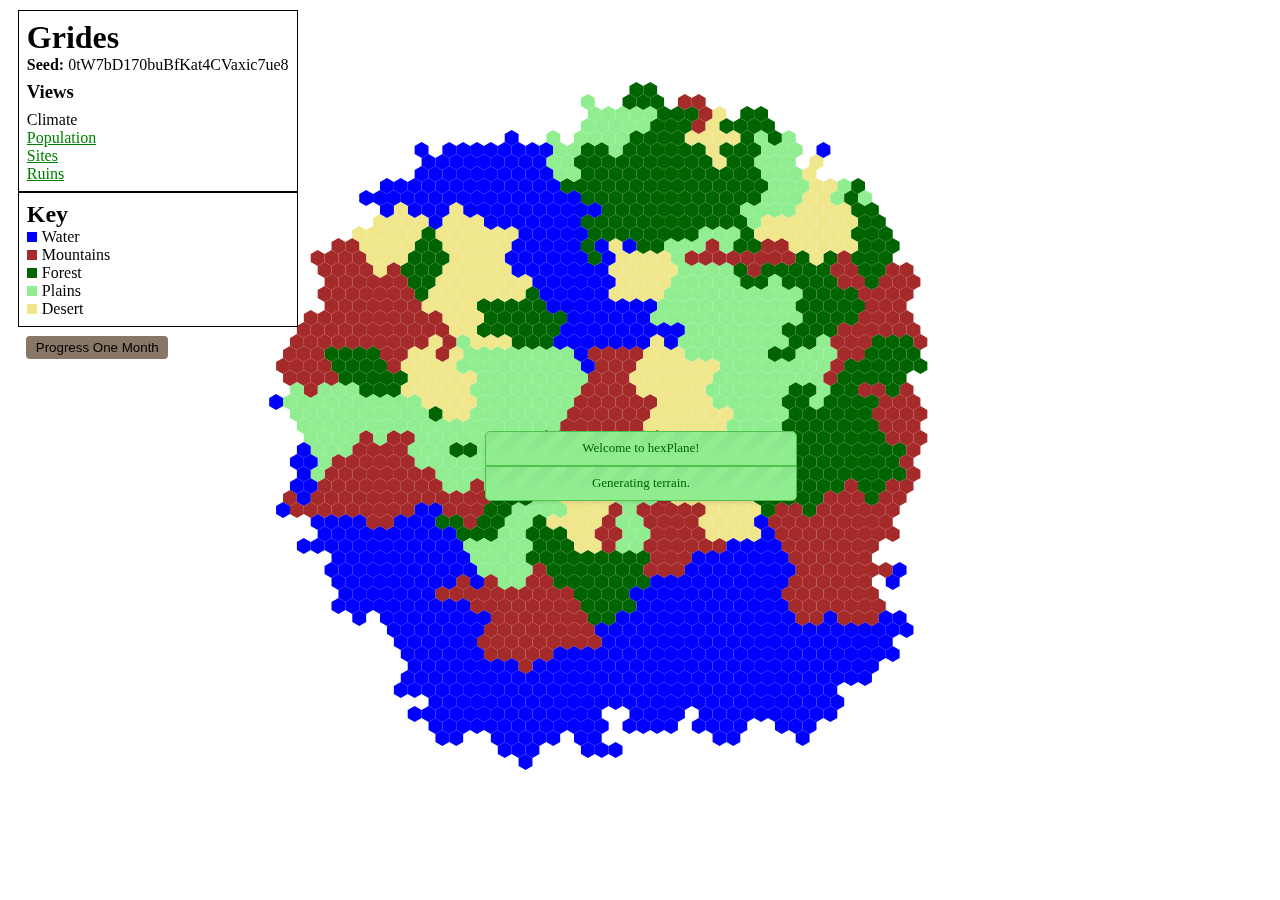
==== index.html @ 5ba113dc "noty" ====
<!DOCTYPE html>
<html>
<head>
  <meta http-equiv="content-type" content="text/html; charset=UTF-8">

  <title>Hex Plane</title>

  <link rel="stylesheet" type="text/css" href="src/hexplane.css">

  <style type='text/css'>

  </style>
</head>

<body>
  <div id="hexPlane" >
	<div id="hexKey" ></div>
  </div>

</body>

  <script type="text/javascript" src="src/jquery-1.11.3.min.js"></script>
  <script type="text/javascript" src="src/jquery.noty.packaged.min.js"></script>
  <script type="text/javascript" src="src/tooltipsy.min.js"></script>
  <script type="text/javascript" src="src/seedrandom.min.js"></script>
  <script type="text/javascript" src="src/xor4096.min.js"></script>
  <script type="text/javascript" src="src/chance.min.js"></script>
  <script type="text/javascript" src="src/d3.min.js"></script>
  <script type="text/javascript" src="src/hexUtilities.js"></script>
  <script type="text/javascript" src="src/hexPlane.js"></script>
  <script type="text/javascript" src="src/hexPopulate.js"></script>
  <script type="text/javascript" src="src/hexEmpires.js"></script>
  <script type="text/javascript" src="src/hexAction.js"></script>
  <script type="text/javascript" src="src/hexStart.js"></script>

</html>
---- src/hexplane.css ----
h1, h2, h3 {
  margin: 0;
}

#hexPlane {
  position:fixed;
  top:15px;
  bottom:20px;
  left:1%;
  right:1%;
}
#hexKey {
  position:absolute;
  top: -5px;
  left: 5px;
}

.gClimate {
  opacity: 0;
}

#pInfo {
  padding: .5em;
  border: 1px solid black;
}
#pInfo h3{
  margin: 0.4em 0;
}

#TCKey {
  padding: .5em;
  border: 1px solid black;
}

#keyClimate {
  display: none;
}


.selView {
  cursor: pointer;
}

.selView.selected{
  text-decoration: underline;
  color: green;
}

path {
}

circle {
  fill: #000;
  pointer-events: none;
}

.selected {
  fill: yellow;
}

.tooltipsy
{
    padding: 10px;
    max-width: 200px;
    color: #303030;
    background-color: #f5f5b5;
    border: 1px solid #deca7e;
}

.square {
  	width: 10px;
	height: 10px;
	margin-right: 5px;
	display: inline-block;
}

/* ==========================================================================
   Buttons classes
   ========================================================================== */
.buttons {
    padding: 3px;
    margin: 3px;
}
.buttons.center {
    padding-top: 0.6em;
    margin-top: 0.6em;
    text-align: center;
}
.buttons button {
    background: #876;
    border: none;
    padding: 0.3em 0.7em;
    margin: 0.2em;
    cursor: pointer;
    border-radius: 4px;
}
.buttons button:hover {
    background: #987;
}
.buttons button + button {
    margin-left: 0.3em;
}
.buttons button[disabled], .buttons button[disabled]:hover {
    background: #ba9;
    color: #dcb;
    cursor: default;
}
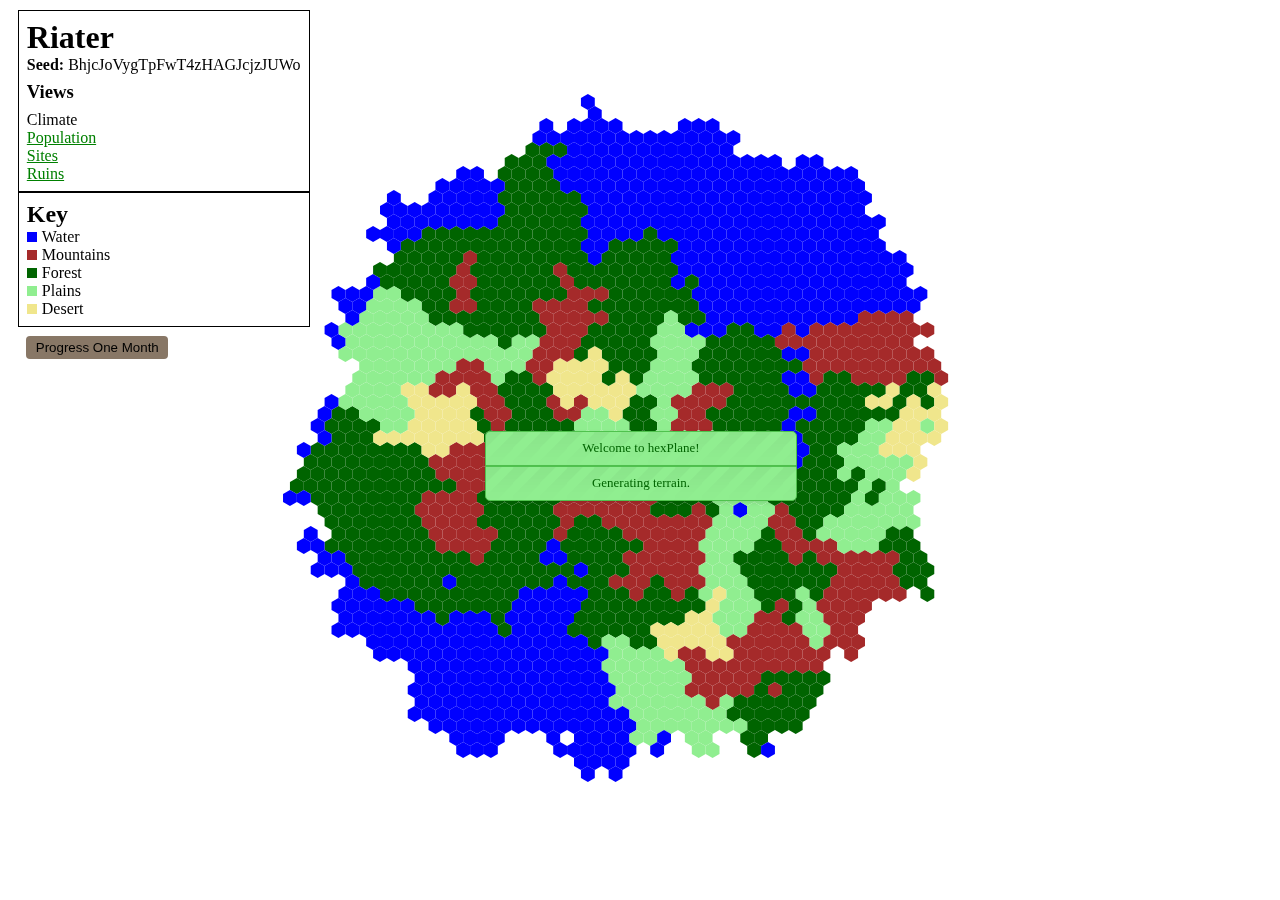
==== commit 663955dd: "Start of hero gen" ====
--- a/index.html
+++ b/index.html
@@ -14,9 +14,11 @@
 
 <body>
   <div id="hexPlane" >
-	<div id="hexKey" ></div>
+	   <div id="hexKey" ></div>
   </div>
-
+  <div id="overDisplay" >
+    <div id="notify"><div class="content" ></div></div>
+  </div>
 </body>
 
   <script type="text/javascript" src="src/jquery-1.11.3.min.js"></script>
@@ -28,8 +30,11 @@
   <script type="text/javascript" src="src/d3.min.js"></script>
   <script type="text/javascript" src="src/hexUtilities.js"></script>
   <script type="text/javascript" src="src/hexPlane.js"></script>
+  <script type="text/javascript" src="src/hexDisplay.js"></script>
+  <script type="text/javascript" src="src/hexDoom.js"></script>
   <script type="text/javascript" src="src/hexPopulate.js"></script>
   <script type="text/javascript" src="src/hexEmpires.js"></script>
+  <script type="text/javascript" src="src/hexHero.js"></script>
   <script type="text/javascript" src="src/hexAction.js"></script>
   <script type="text/javascript" src="src/hexStart.js"></script>
 
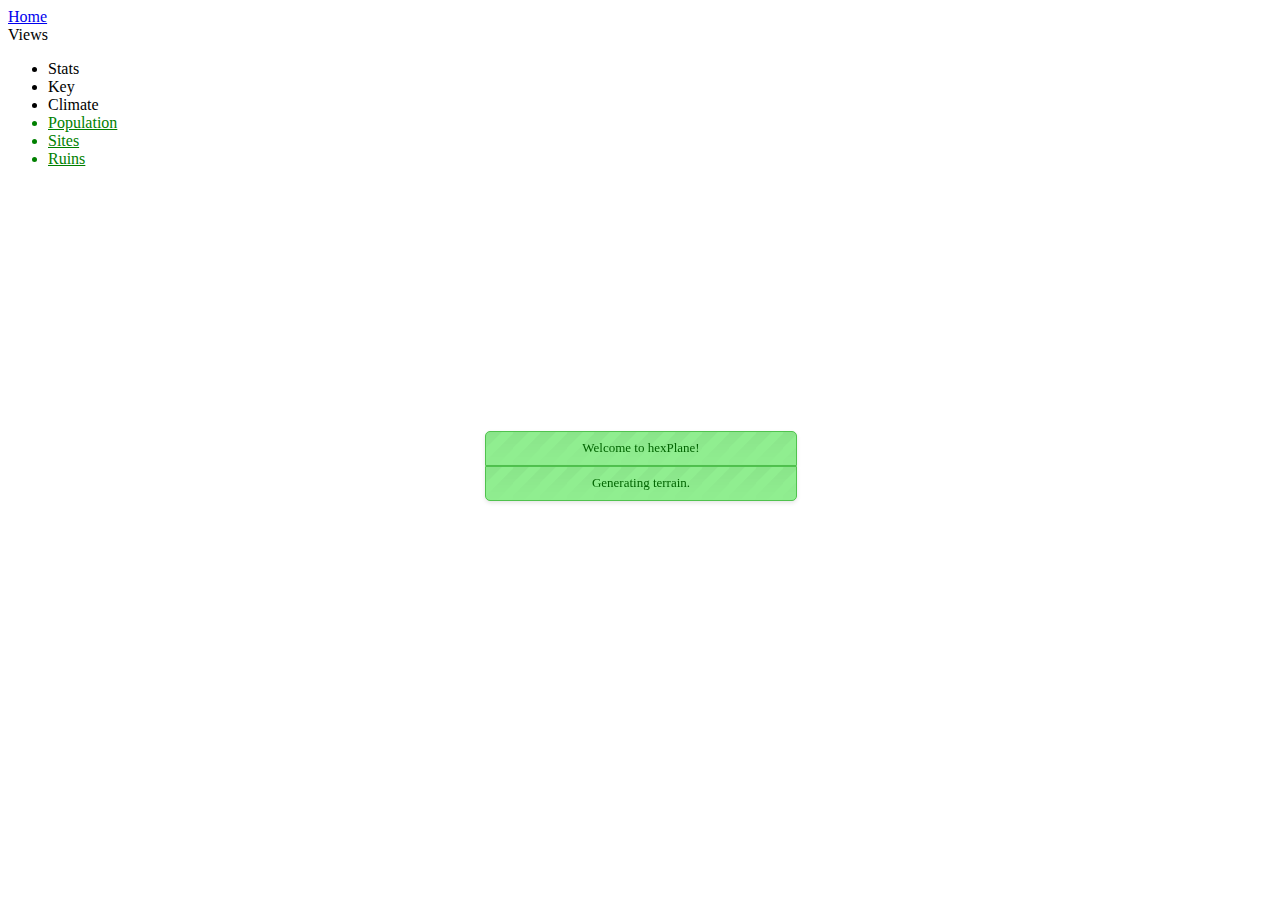
==== commit effae6dc: "Beutification" ====
--- a/index.html
+++ b/index.html
@@ -13,9 +13,32 @@
 </head>
 
 <body>
-  <div id="hexPlane" >
-	   <div id="hexKey" ></div>
+  <div id="title"></div>
+  <div id="menu">
+    <div class="menu"><a href="./index.html">Home</a></div>
+    <div class="menu dropdown">Views
+      <div class="dropdown-content">
+        <ul>
+          <li class='selView' id="gStats">Stats</li>
+          <li class='selView' id="gKey">Key</li>
+          <li class='selView' id="gClimate">Climate</li>
+          <li class='selView selected' id="gEmpires">Population</li>
+          <li class='selView selected' id="gSites">Sites</li>
+          <li class='selView selected' id="gRuins">Ruins</li>
+        </ul>
+      </div>
+    </div>
+    </div>
   </div>
+  <div id="left">
+    <div id="heroCurrent"></div>
+    <div id="dInfo"></div>
+  </div>
+  <div id="right">
+    <div id="hexStats"></div>
+    <div id="hexKey"></div>
+  </div>
+  <div id="hexPlane" ></div>
   <div id="overDisplay" >
     <div id="notify"><div class="content" ></div></div>
   </div>
@@ -23,6 +46,7 @@
 
   <script type="text/javascript" src="src/jquery-1.11.3.min.js"></script>
   <script type="text/javascript" src="src/jquery.noty.packaged.min.js"></script>
+  <script type="text/javascript" src="src/svg-pan-zoom.min.js"></script>
   <script type="text/javascript" src="src/tooltipsy.min.js"></script>
   <script type="text/javascript" src="src/seedrandom.min.js"></script>
   <script type="text/javascript" src="src/xor4096.min.js"></script>
--- a/src/hexplane.css
+++ b/src/hexplane.css
@@ -13,6 +13,55 @@
   position:absolute;
   top: -5px;
   left: 5px;
+}
+
+#notify{
+  position: absolute;
+  top: 50%;
+  left: 50%;
+  transform: translate(-50%, -50%);
+  padding: 1em;
+  display: none;
+  background-color: rgba(255,255,255,0.5);
+  border: 1px solid black;
+  border-radius: 10px;
+}
+#notify.wide {
+  width: 800px;
+}
+#notify.slim {
+  width: 400px;
+}
+
+.content {
+  padding: 1em;
+  overflow-y: auto;
+}
+#notify.wide .content {
+  height: 600px;
+}
+#notify.slim .content {
+  height: 300px;
+}
+
+.hero {
+  margin: 3px;
+  padding: 0.5em;
+  border: 1px solid black;
+  border-radius: 5px;
+}
+.hero h3 {
+  margin-bottom:3px;
+  padding-left:5px;
+  background-color: gray;
+  border-radius: 5px;
+}
+.hero p {
+  margin: 0;
+  padding-left: 7px;
+}
+#notify .hero:hover {
+  background-color: rgba(155,255,205,0.75);
 }
 
 .gClimate {
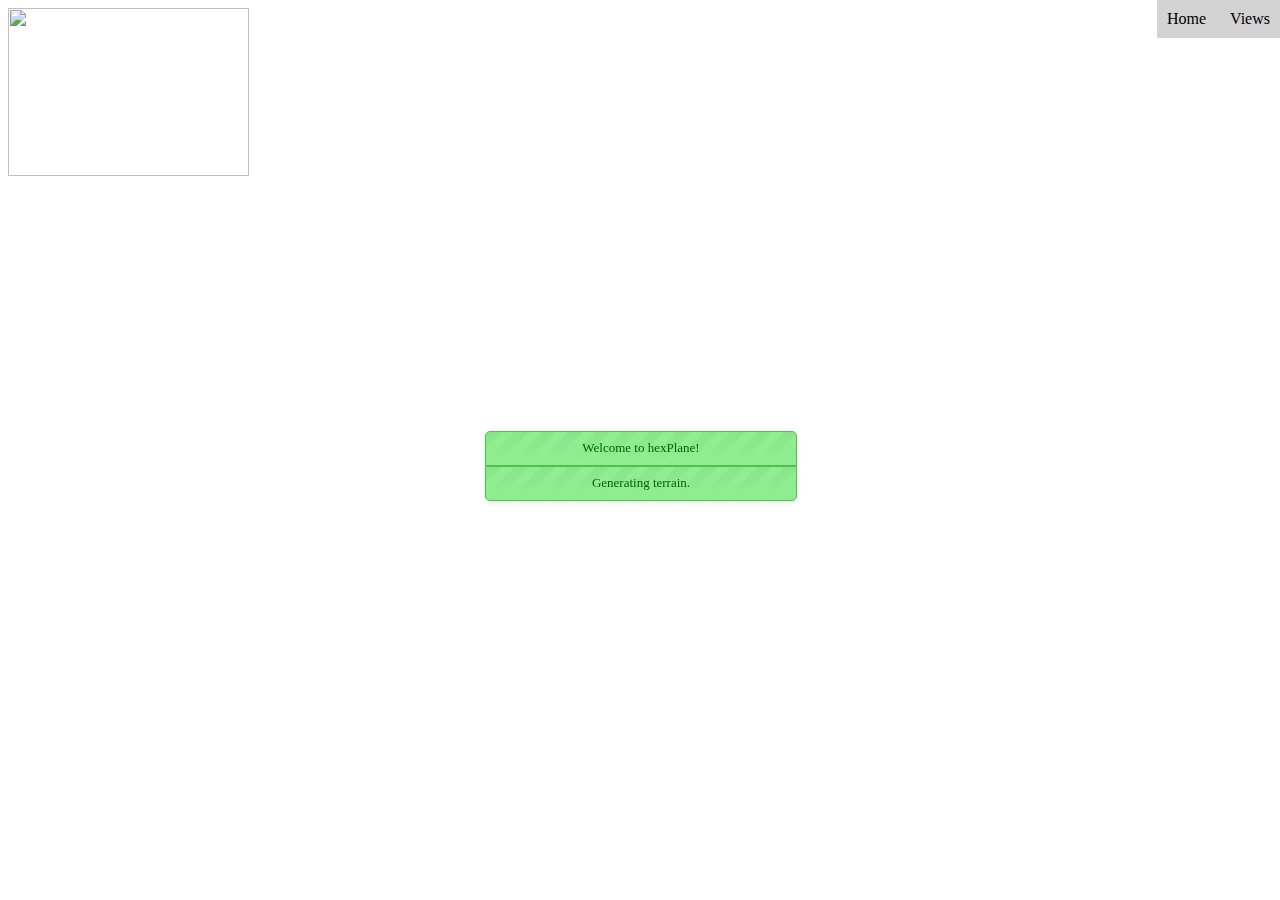
==== commit 8fdb257b: "Updates for Heroes" ====
--- a/index.html
+++ b/index.html
@@ -3,7 +3,7 @@
 <head>
   <meta http-equiv="content-type" content="text/html; charset=UTF-8">
 
-  <title>Hex Plane</title>
+  <title>HexPlane</title>
 
   <link rel="stylesheet" type="text/css" href="src/hexplane.css">
 
@@ -31,6 +31,7 @@
     </div>
   </div>
   <div id="left">
+    <div id="time" ></div>
     <div id="heroCurrent"></div>
     <div id="dInfo"></div>
   </div>
@@ -40,6 +41,9 @@
   </div>
   <div id="hexPlane" ></div>
   <div id="overDisplay" >
+    <div id="logo">
+      <img width=241 height=168 src="media/hexplane.png"/>
+    </div>
     <div id="notify"><div class="content" ></div></div>
   </div>
 </body>
--- a/src/hexplane.css
+++ b/src/hexplane.css
@@ -1,5 +1,45 @@
 h1, h2, h3 {
   margin: 0;
+}
+.dropdown-content {
+  display: none;
+  position: absolute;
+}
+.dropdown:hover .dropdown-content {
+  display: block;
+}
+#menu {
+  position:absolute;
+  top:0;
+  right: 0;
+  z-index:5;
+  background-color: lightGray;
+}
+#menu .menu{
+  display: inline-block;
+  padding: 10px;
+}
+#menu .menu:hover{
+  background-color: gray;
+}
+#menu a {
+  text-decoration:none;
+  color: black;
+}
+#menu ul {
+  list-style-type:none;
+  margin: 0;
+}
+#menu .dropdown-content {
+  right:0;
+}
+#menu .dropdown-content li {
+  text-align: center;
+  background-color: lightGray;
+  padding: 10px;
+}
+#menu .dropdown-content li:hover {
+  background-color: gray;
 }
 
 #hexPlane {
@@ -8,11 +48,58 @@
   bottom:20px;
   left:1%;
   right:1%;
-}
+  z-index:-1;
+}
+
+#right {
+  position: fixed;
+  right: 0;
+  top: 45px;
+  max-width:250px;
+}
+#left {
+  position: fixed;
+  left: 0;
+  top: 45px;
+  max-width:250px;
+}
+
+#heroCurrent {
+  display: none;
+}
+#dInfo {
+  display: none;
+  margin: 3px;
+  padding: 0.5em;
+  border: 1px solid black;
+  border-radius: 5px;
+}
+
+#hexStats {
+  border: 1px solid black;
+  display: none;
+  padding: 0.5em;
+}
+#seedN {
+  background-color: lightblue;
+  border-radius: 7px;
+  font-weight: bold;
+  font-size:0.9em;
+  padding: 5px;
+}
+#seed .title {
+  font-size:0.8em;
+}
+.title {
+  font-weight: bold;
+}
+
 #hexKey {
-  position:absolute;
-  top: -5px;
-  left: 5px;
+  display: none;
+  margin: auto;
+  text-align: center;
+  width:150px;
+  margin-top: 1em;
 }
 
 #notify{
@@ -38,10 +125,10 @@
   overflow-y: auto;
 }
 #notify.wide .content {
-  height: 600px;
+  max-height: 600px;
 }
 #notify.slim .content {
-  height: 300px;
+  max-height: 300px;
 }
 
 .hero {
@@ -68,14 +155,6 @@
   opacity: 0;
 }
 
-#pInfo {
-  padding: .5em;
-  border: 1px solid black;
-}
-#pInfo h3{
-  margin: 0.4em 0;
-}
-
 #TCKey {
   padding: .5em;
   border: 1px solid black;
@@ -89,20 +168,17 @@
 .selView {
   cursor: pointer;
 }
-
 .selView.selected{
   text-decoration: underline;
   color: green;
 }
 
-path {
-}
-
-circle {
-  fill: #000;
-  pointer-events: none;
-}
-
+.center {
+  text-align: center;
+}
+.header {
+  font-weight:bold;
+}
 .selected {
   fill: yellow;
 }
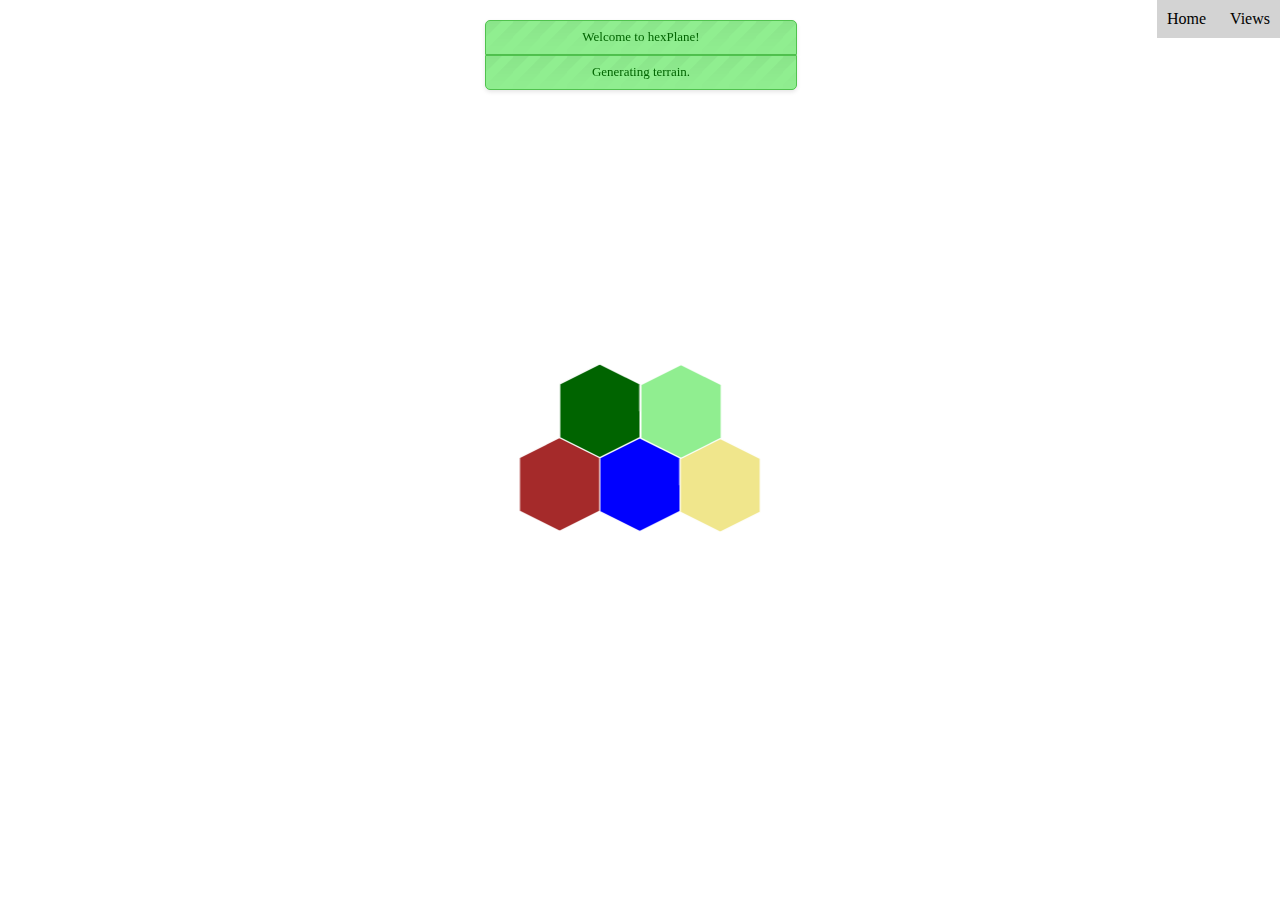
==== commit dee660b1: "A lot of Attack/Fight capability" ====
--- a/index.html
+++ b/index.html
@@ -34,6 +34,7 @@
     <div id="time" ></div>
     <div id="heroCurrent"></div>
     <div id="dInfo"></div>
+    <div id="heroOptions" class="buttons center"></div>
   </div>
   <div id="right">
     <div id="hexStats"></div>
--- a/src/hexplane.css
+++ b/src/hexplane.css
@@ -7,6 +7,16 @@
 }
 .dropdown:hover .dropdown-content {
   display: block;
+}
+#logo{
+  position: absolute;
+  top: 50%;
+  left: 50%;
+  transform: translate(-50%, -50%);
+}
+#time{
+  margin-left: 0.5em;
+  padding:0.5em;
 }
 #menu {
   position:absolute;
@@ -109,7 +119,7 @@
   transform: translate(-50%, -50%);
   padding: 1em;
   display: none;
-  background-color: rgba(255,255,255,0.5);
+  background-color: rgba(255,255,255,0.75);
   border: 1px solid black;
   border-radius: 10px;
 }
@@ -206,11 +216,6 @@
     padding: 3px;
     margin: 3px;
 }
-.buttons.center {
-    padding-top: 0.6em;
-    margin-top: 0.6em;
-    text-align: center;
-}
 .buttons button {
     background: #876;
     border: none;
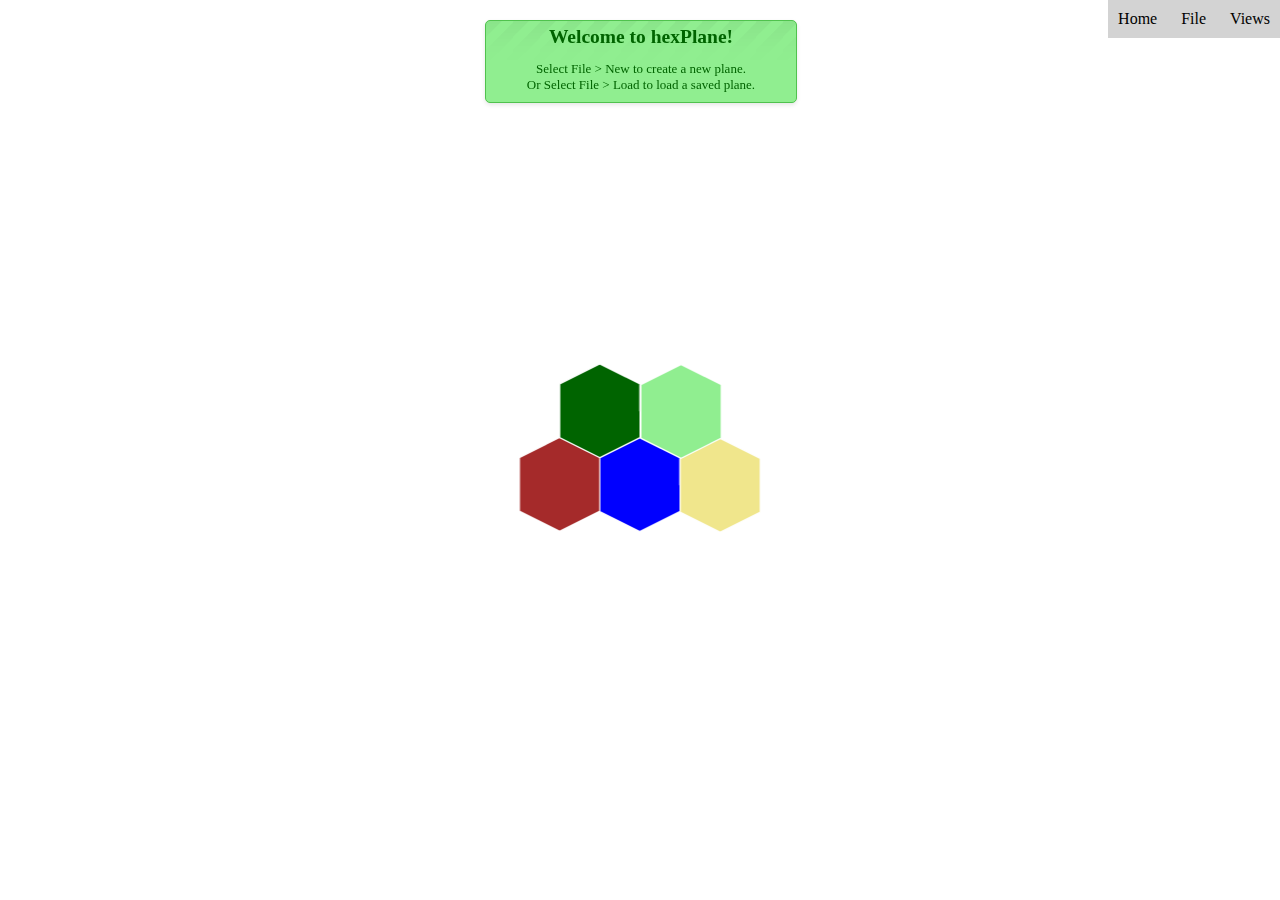
==== commit 6ca533eb: "Interval & multiload" ====
--- a/index.html
+++ b/index.html
@@ -16,6 +16,16 @@
   <div id="title"></div>
   <div id="menu">
     <div class="menu"><a href="./index.html">Home</a></div>
+    <div class="menu dropdown" id="File">File
+      <div class="dropdown-content">
+        <ul>
+          <li class='fileOptions' id="fNew">New</li>
+          <li class='fileOptions' id="fLoad">Load</li>
+          <li class='fileOptions' id='fSave'>Save</li>
+        </ul>
+      </div>
+    </div>
+    <div class="menu" id="realmStart">Start</div>
     <div class="menu dropdown">Views
       <div class="dropdown-content">
         <ul>
@@ -37,6 +47,8 @@
     <div id="heroOptions" class="buttons center"></div>
   </div>
   <div id="right">
+    <div id="activeRealms" class="active"><h3 class="center">Active Realms</h3></div>
+    <div id="activeHeroes" class="active"><h3 class="center">Active Heroes</h3></div>
     <div id="hexStats"></div>
     <div id="hexKey"></div>
   </div>
@@ -49,6 +61,7 @@
   </div>
 </body>
 
+  <script type="text/javascript" src="src/localforage.min.js"></script>
   <script type="text/javascript" src="src/jquery-1.11.3.min.js"></script>
   <script type="text/javascript" src="src/jquery.noty.packaged.min.js"></script>
   <script type="text/javascript" src="src/svg-pan-zoom.min.js"></script>
@@ -57,7 +70,10 @@
   <script type="text/javascript" src="src/xor4096.min.js"></script>
   <script type="text/javascript" src="src/chance.min.js"></script>
   <script type="text/javascript" src="src/d3.min.js"></script>
-  <script type="text/javascript" src="src/hexUtilities.js"></script>
+  <script type="text/javascript" src="src/cpxUtilities.js"></script>
+  <script type="text/javascript" src="src/cpxDB.js"></script>
+  <script type="text/javascript" src="src/cpxActiveRealm.js"></script>
+  <script type="text/javascript" src="src/cpxCard.js"></script>
   <script type="text/javascript" src="src/hexPlane.js"></script>
   <script type="text/javascript" src="src/hexDisplay.js"></script>
   <script type="text/javascript" src="src/hexDoom.js"></script>
--- a/src/hexplane.css
+++ b/src/hexplane.css
@@ -1,12 +1,5 @@
 h1, h2, h3 {
   margin: 0;
-}
-.dropdown-content {
-  display: none;
-  position: absolute;
-}
-.dropdown:hover .dropdown-content {
-  display: block;
 }
 #logo{
   position: absolute;
@@ -18,40 +11,6 @@
   margin-left: 0.5em;
   padding:0.5em;
 }
-#menu {
-  position:absolute;
-  top:0;
-  right: 0;
-  z-index:5;
-  background-color: lightGray;
-}
-#menu .menu{
-  display: inline-block;
-  padding: 10px;
-}
-#menu .menu:hover{
-  background-color: gray;
-}
-#menu a {
-  text-decoration:none;
-  color: black;
-}
-#menu ul {
-  list-style-type:none;
-  margin: 0;
-}
-#menu .dropdown-content {
-  right:0;
-}
-#menu .dropdown-content li {
-  text-align: center;
-  background-color: lightGray;
-  padding: 10px;
-}
-#menu .dropdown-content li:hover {
-  background-color: gray;
-}
-
 #hexPlane {
   position:fixed;
   top:15px;
@@ -60,7 +19,6 @@
   right:1%;
   z-index:-1;
 }
-
 #right {
   position: fixed;
   right: 0;
@@ -73,10 +31,6 @@
   top: 45px;
   max-width:250px;
 }
-
-#heroCurrent {
-  display: none;
-}
 #dInfo {
   display: none;
   margin: 3px;
@@ -84,115 +38,6 @@
   border: 1px solid black;
   border-radius: 5px;
 }
-
-#hexStats {
-  border: 1px solid black;
-  display: none;
-  padding: 0.5em;
-}
-#seedN {
-  background-color: lightblue;
-  border-radius: 7px;
-  font-weight: bold;
-  font-size:0.9em;
-  padding: 5px;
-}
-#seed .title {
-  font-size:0.8em;
-}
-.title {
-  font-weight: bold;
-}
-
-#hexKey {
-  display: none;
-  margin: auto;
-  text-align: center;
-  width:150px;
-  margin-top: 1em;
-}
-
-#notify{
-  position: absolute;
-  top: 50%;
-  left: 50%;
-  transform: translate(-50%, -50%);
-  padding: 1em;
-  display: none;
-  background-color: rgba(255,255,255,0.75);
-  border: 1px solid black;
-  border-radius: 10px;
-}
-#notify.wide {
-  width: 800px;
-}
-#notify.slim {
-  width: 400px;
-}
-
-.content {
-  padding: 1em;
-  overflow-y: auto;
-}
-#notify.wide .content {
-  max-height: 600px;
-}
-#notify.slim .content {
-  max-height: 300px;
-}
-
-.hero {
-  margin: 3px;
-  padding: 0.5em;
-  border: 1px solid black;
-  border-radius: 5px;
-}
-.hero h3 {
-  margin-bottom:3px;
-  padding-left:5px;
-  background-color: gray;
-  border-radius: 5px;
-}
-.hero p {
-  margin: 0;
-  padding-left: 7px;
-}
-#notify .hero:hover {
-  background-color: rgba(155,255,205,0.75);
-}
-
-.gClimate {
-  opacity: 0;
-}
-
-#TCKey {
-  padding: .5em;
-  border: 1px solid black;
-}
-
-#keyClimate {
-  display: none;
-}
-
-
-.selView {
-  cursor: pointer;
-}
-.selView.selected{
-  text-decoration: underline;
-  color: green;
-}
-
-.center {
-  text-align: center;
-}
-.header {
-  font-weight:bold;
-}
-.selected {
-  fill: yellow;
-}
-
 .tooltipsy
 {
     padding: 10px;
@@ -201,12 +46,272 @@
     background-color: #f5f5b5;
     border: 1px solid #deca7e;
 }
-
+#menu #realmStart {
+  display: none;
+}
+.realm {
+  margin:0.2em;
+  padding:0.2em;
+  border: 1px solid black;
+  cursor:pointer;
+}
+.realm:hover {
+  background-color: rgba(155,255,205,0.75);
+}
+.gClimate {
+  opacity: 0;
+}
+.equipped {
+  font-style: italic;
+}
+.title {
+  font-weight: bold;
+}
+.center {
+  text-align: center;
+}
+.header {
+  font-weight:bold;
+}
+.column {
+  display:inline-block;
+  width:50px;
+  margin:0.2em;
+  padding: 0.1em;
+}
+.selected {
+  fill: yellow;
+}
+.inline {
+  display:inline-block;
+}
+.threeColumn {
+  width: 32%;
+}
 .square {
-  	width: 10px;
+  width: 10px;
 	height: 10px;
 	margin-right: 5px;
 	display: inline-block;
+}
+/* ==========================================================================
+Menu
+========================================================================== */
+   .dropdown-content {
+     display: none;
+     position: absolute;
+   }
+   .dropdown:hover .dropdown-content {
+     display: block;
+   }
+   #menu {
+     position:absolute;
+     top:0;
+     right: 0;
+     z-index:5;
+     background-color: lightGray;
+   }
+   #menu .menu{
+     cursor: pointer;
+     position: relative;
+     display: inline-block;
+     padding: 10px;
+   }
+   #menu .menu:hover{
+     background-color: gray;
+   }
+   #menu a {
+     text-decoration:none;
+     color: black;
+   }
+   #menu ul {
+     list-style-type:none;
+     margin: 0;
+   }
+   #menu .dropdown-content {
+     right:0;
+   }
+   #menu .dropdown-content li {
+     text-align: center;
+     background-color: lightGray;
+     padding: 10px;
+   }
+   #menu .dropdown-content li:hover {
+     background-color: gray;
+   }
+#fSave {
+  display: none;
+}
+.selView {
+ cursor: pointer;
+}
+.selView.selected{
+ text-decoration: underline;
+ color: green;
+}
+/* ==========================================================================
+Active Realms
+========================================================================== */
+.active {
+  display: none;
+  width: 175px;
+  margin-right: 0.25em;
+  margin-bottom: 0.5em;
+  border: 1px solid black;
+  background-color: rgba(95,158,160,0.1);
+}
+#activeRealms .realm {
+  margin:0;
+  padding:0 1em;
+  border: 0;
+}
+#activeRealms .realm:nth-child(even) {
+  background-color: rgba(0,255,255,0.1);
+}
+#activeRealms .realm:nth-child(odd) {
+  background-color: rgba(95,158,160,0.1);
+}
+#activeRealms .realm:hover {
+  background-color: rgba(155,255,205,0.75);
+}
+#activeHeroes .hero {
+  margin:0em;
+  padding:0.5em;
+  border: 0;
+  cursor: pointer;
+}
+
+/* ==========================================================================
+Keys
+========================================================================== */
+#hexStats {
+  border: 1px solid black;
+  display: none;
+  padding: 0.5em;
+}
+#hexKey {
+  display: none;
+  margin: auto;
+  text-align: center;
+  width:150px;
+  margin-top: 1em;
+}
+#keyClimate {
+  display: none;
+}
+#TCKey {
+  padding: .5em;
+  border: 1px solid black;
+}
+#seedN {
+  background-color: lightblue;
+  border-radius: 7px;
+  font-weight: bold;
+  font-size:0.9em;
+  padding: 5px;
+}
+#seed .title {
+  font-size:0.8em;
+}
+
+/* ==========================================================================
+Notify window
+========================================================================== */
+   #notify{
+     position: absolute;
+     top: 50%;
+     left: 50%;
+     transform: translate(-50%, -50%);
+     padding: 1em;
+     display: none;
+     background-color: rgba(255,255,255,0.75);
+     border: 1px solid black;
+     border-radius: 10px;
+   }
+   #notify.wide {
+     width: 800px;
+   }
+   #notify.slim {
+     width: 400px;
+   }
+
+   .content {
+     padding: 1em;
+     overflow-y: auto;
+   }
+   #notify.wide .content {
+     max-height: 600px;
+   }
+   #notify.slim .content {
+     max-height: 300px;
+   }
+
+/* ==========================================================================
+Hero display
+========================================================================== */
+.hero {
+  margin: 3px;
+  padding: 0.5em;
+  border: 1px solid black;
+  border-radius: 5px;
+}
+.hero h3 {
+  margin-bottom:3px;
+  padding-left:5px;
+  background-color: gray;
+  border-radius: 5px;
+}
+.hero p {
+  margin: 0;
+  padding-left: 7px;
+}
+.ability .title {
+  font-size:0.8em;
+}
+#notify .hero:hover {
+  background-color: rgba(155,255,205,0.75);
+}
+#notify .ability {
+  margin:0 1em;
+}
+#heroCurrent {
+  display: none;
+}
+#heroCurrent .ability{
+  margin:0 0.3em;
+}
+#heroCurrent .ability .title{
+  font-size:0.65em;
+}
+#heroOptions button{
+  width: 150px;
+}
+/* ==========================================================================
+Attack display
+========================================================================== */
+.foe {
+  margin-bottom:0.5em;
+  padding:0.25em;
+  border: 1px solid black;
+  text-align: center;
+}
+.foe.selected {
+  background-color: rgba(255,155,155,0.75);
+}
+.foe:hover {
+  cursor: pointer;
+  background-color: rgba(255,155,155,0.75);
+}
+
+#attackOptions{
+  position:absolute;
+  right:0;
+}
+#attackOptions button {
+  width:75px;
+}
+#attackOptions button.selected {
+    background: #987;
 }
 
 /* ==========================================================================
